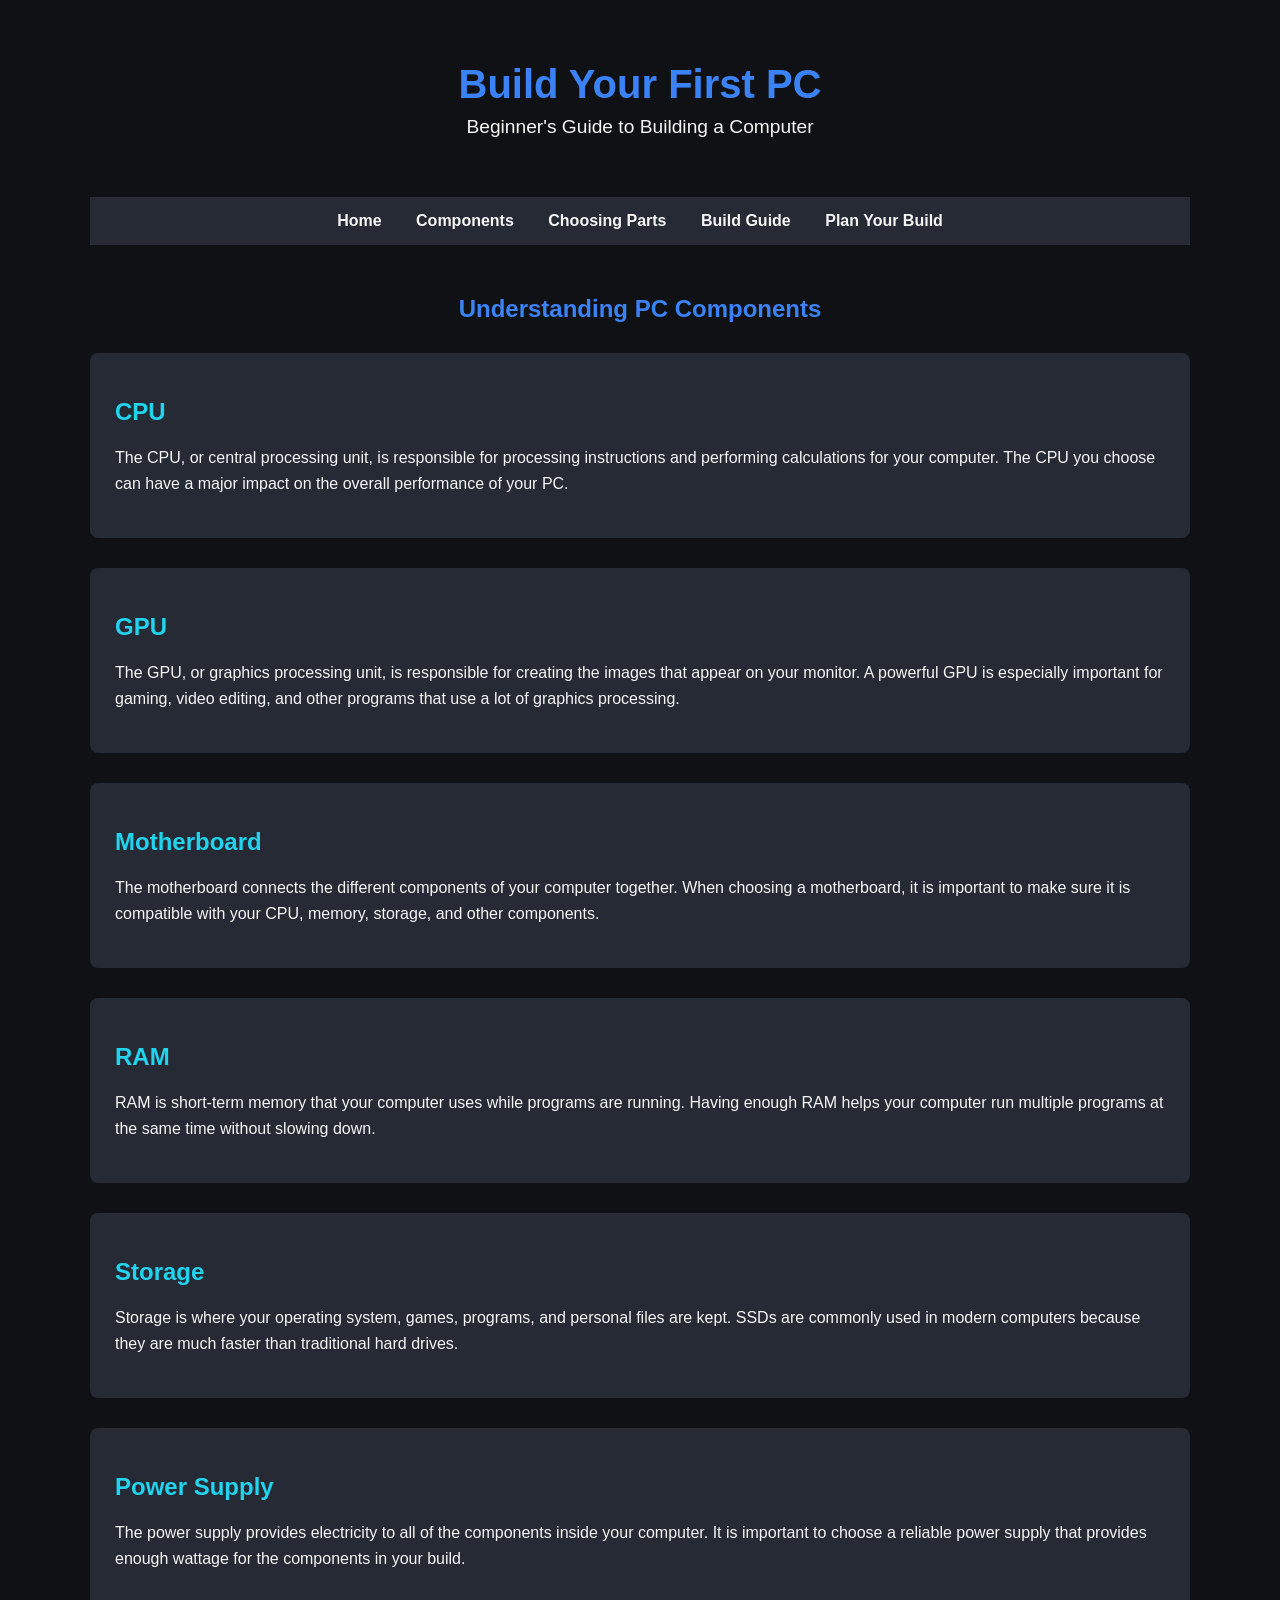
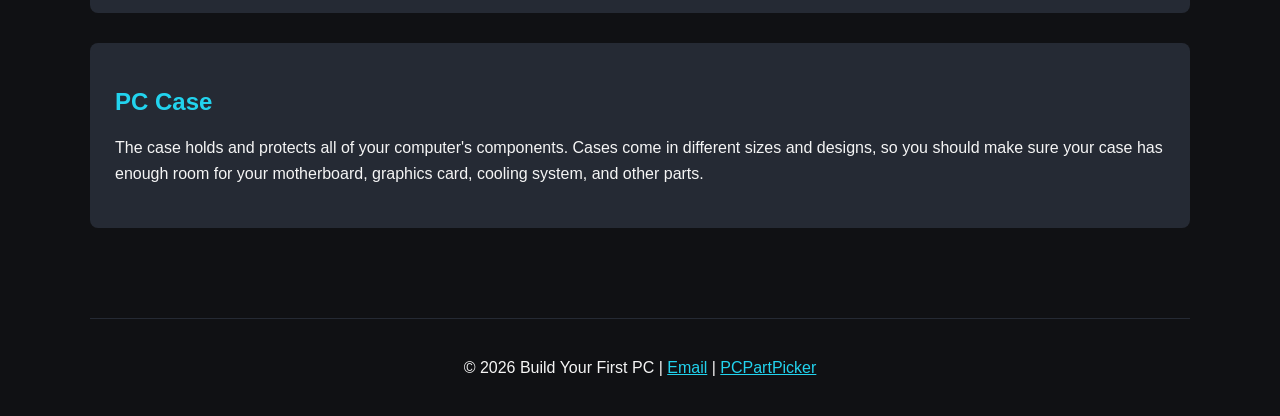
==== components.html @ d54ad0ca "Add files via upload" ====
<!DOCTYPE html>
<html lang="en">

<head>
    <meta charset="UTF-8">
    <meta name="description" content="Learn about the main components needed to build a PC">
    <meta name="keywords" content="PC components, CPU, GPU, RAM, storage, power supply">
    <meta name="author" content="Jordan Quill">
    <meta name="viewport" content="width=device-width, initial-scale=1.0">

    <title>PC Components | Build Your First PC</title>

    <link rel="stylesheet" href="style.css">
</head>

<body>

    <div id="wrapper">

        <header>
            <h1>Build Your First PC</h1>
            <p>Beginner's Guide to Building a Computer</p>
        </header>

        <nav>
            <a href="index.html">Home</a>
            <a href="components.html">Components</a>
            <a href="parts.html">Choosing Parts</a>
            <a href="guide.html">Build Guide</a>
            <a href="PlanYourPc.html">Plan Your Build</a>
        </nav>

        <main>

            <h2>Understanding PC Components</h2>

            <section class="getting-started">

                <h2>CPU</h2>

                <p>
                    The CPU, or central processing unit, is responsible for
                    processing instructions and performing calculations for
                    your computer. The CPU you choose can have a major impact
                    on the overall performance of your PC.
                </p>

            </section>

            <section class="getting-started">

                <h2>GPU</h2>

                <p>
                    The GPU, or graphics processing unit, is responsible for
                    creating the images that appear on your monitor. A powerful
                    GPU is especially important for gaming, video editing, and
                    other programs that use a lot of graphics processing.
                </p>

            </section>

            <section class="getting-started">

                <h2>Motherboard</h2>

                <p>
                    The motherboard connects the different components of your
                    computer together. When choosing a motherboard, it is
                    important to make sure it is compatible with your CPU,
                    memory, storage, and other components.
                </p>

            </section>

            <section class="getting-started">

                <h2>RAM</h2>

                <p>
                    RAM is short-term memory that your computer uses while
                    programs are running. Having enough RAM helps your computer
                    run multiple programs at the same time without slowing down.
                </p>

            </section>

            <section class="getting-started">

                <h2>Storage</h2>

                <p>
                    Storage is where your operating system, games, programs, and
                    personal files are kept. SSDs are commonly used in modern
                    computers because they are much faster than traditional
                    hard drives.
                </p>

            </section>

            <section class="getting-started">

                <h2>Power Supply</h2>

                <p>
                    The power supply provides electricity to all of the
                    components inside your computer. It is important to choose
                    a reliable power supply that provides enough wattage for
                    the components in your build.
                </p>

            </section>

            <section class="getting-started">

                <h2>PC Case</h2>

                <p>
                    The case holds and protects all of your computer's
                    components. Cases come in different sizes and designs, so
                    you should make sure your case has enough room for your
                    motherboard, graphics card, cooling system, and other parts.
                </p>

            </section>

        </main>

        <footer>
            <p>
                &copy; 2026 Build Your First PC |
                <a href="mailto:jcquill@asu.edu">Email</a> |
                <a href="https://pcpartpicker.com/">PCPartPicker</a>
            </p>
        </footer>

    </div>

</body>

</html>
---- style.css ----
:root {
    --text: #f5f5f5;
    --background: #101114;
    --primary: #3b82f6;
    --secondary: #252a34;
    --accent: #22d3ee;
}

* {
    box-sizing: border-box;
}

body {
    margin: 0;
    background-color: var(--background);
    color: var(--text);
    font-family: Arial, sans-serif;
}

#wrapper {
    width: 90%;
    max-width: 1100px;
    margin: auto;
}

header {
    text-align: center;
    padding: 35px 20px;
}

header h1 {
    color: var(--primary);
    font-size: 2.5em;
    margin-bottom: 5px;
}

header p {
    margin-top: 0;
    font-size: 1.2em;
}

nav {
    background-color: var(--secondary);
    text-align: center;
    padding: 15px;
}

nav a {
    color: var(--text);
    text-decoration: none;
    margin: 0 15px;
    font-weight: bold;
}

nav a:hover {
    color: var(--accent);
}

main {
    padding: 30px 0;
}

main > h2 {
    text-align: center;
    color: var(--primary);
}

.intro {
    display: flex;
    gap: 30px;
    align-items: center;
    margin: 40px 0;
}

.image-area {
    width: 45%;
}

.image-area img {
    width: 100%;
    max-height: 500px;
    object-fit: cover;
    border-radius: 8px;
}

.intro-text {
    width: 55%;
}

.intro-text h2 {
    color: var(--accent);
}

.getting-started {
    background-color: var(--secondary);
    padding: 25px;
    margin: 30px 0;
    border-radius: 8px;
}

.getting-started h2 {
    color: var(--accent);
}

p {
    line-height: 1.6;
}

footer {
    text-align: center;
    border-top: 1px solid var(--secondary);
    padding: 20px;
    margin-top: 30px;
}

footer a {
    color: var(--accent);
}

.parts-table {
    background-color: var(--secondary);
    padding: 25px;
    margin: 30px 0;
    border-radius: 8px;
}

.parts-table h2 {
    color: var(--accent);
}

table {
    width: 100%;
    border-collapse: collapse;
    margin-top: 20px;
}

th {
    background-color: var(--primary);
    color: var(--text);
    padding: 12px;
    text-align: left;
}

td {
    padding: 12px;
    border: 1px solid #555;
}

tr:nth-child(even) {
    background-color: #1b1e24;
}
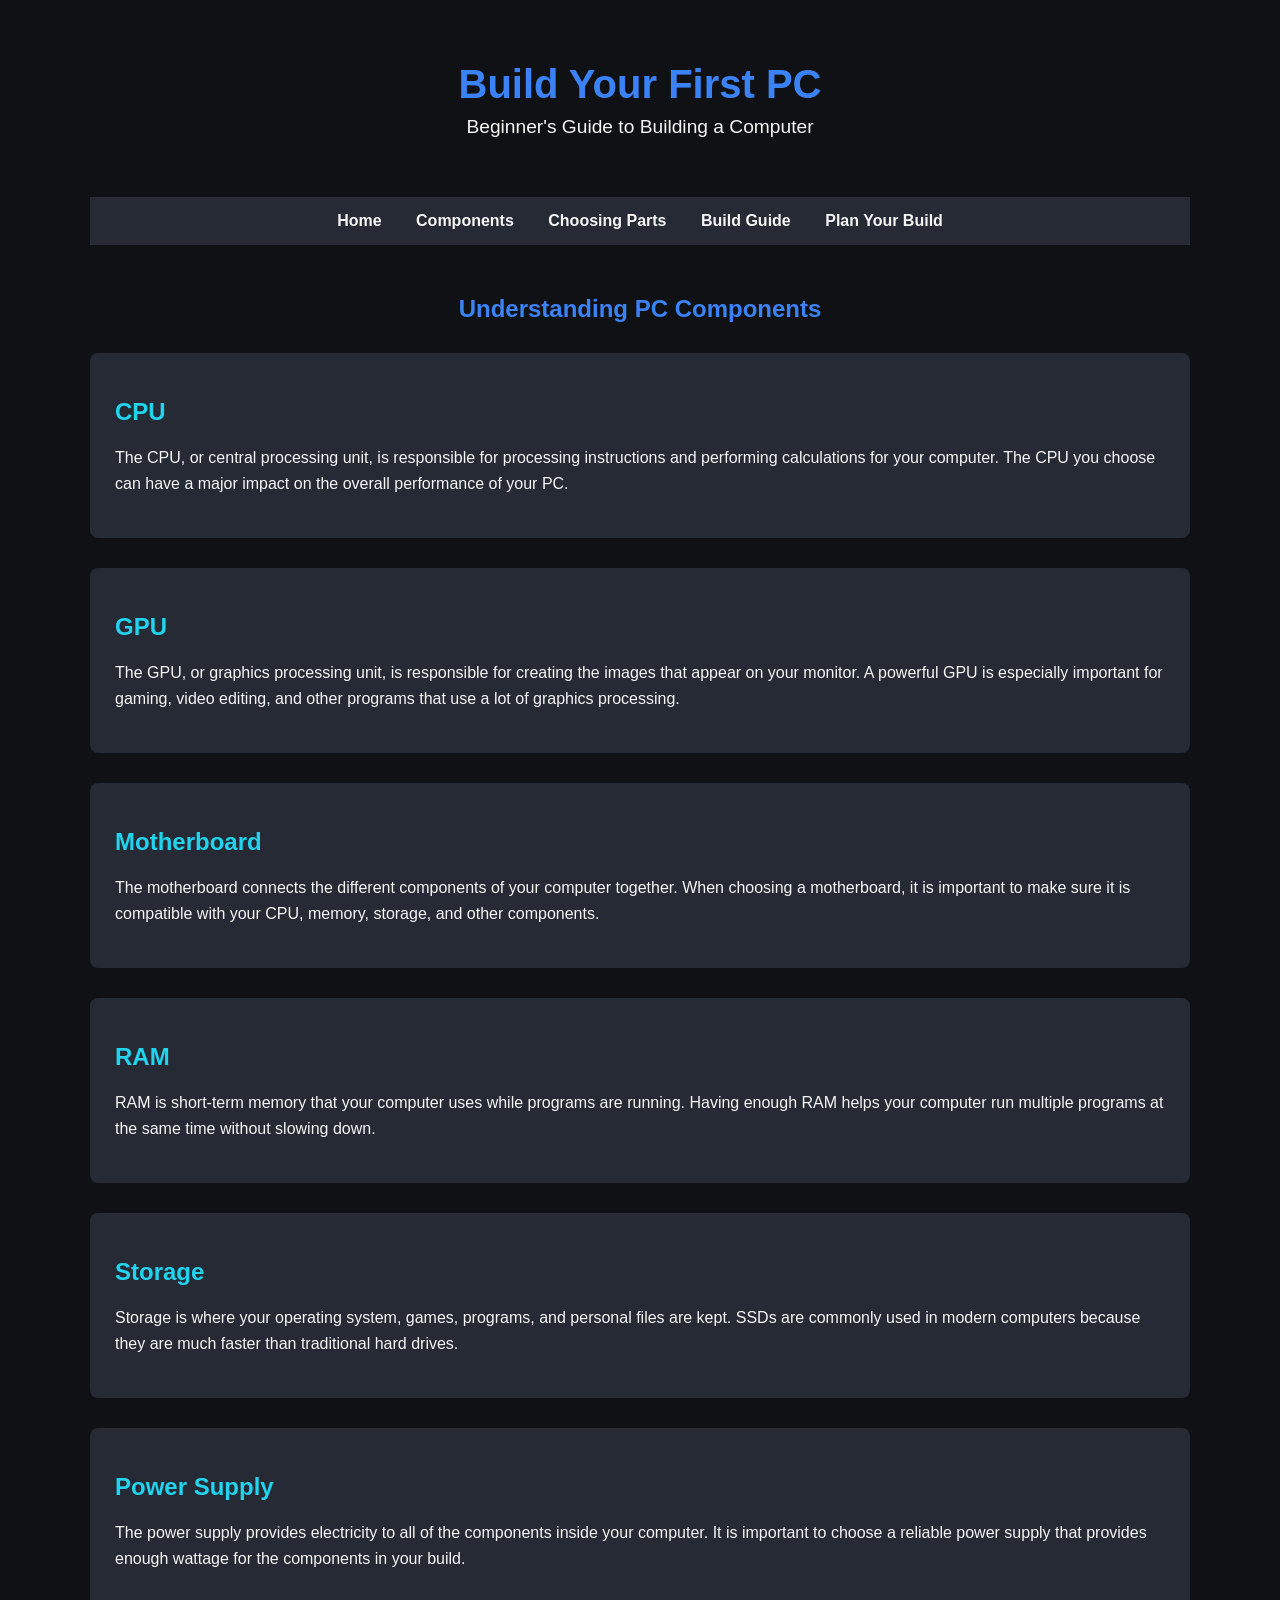
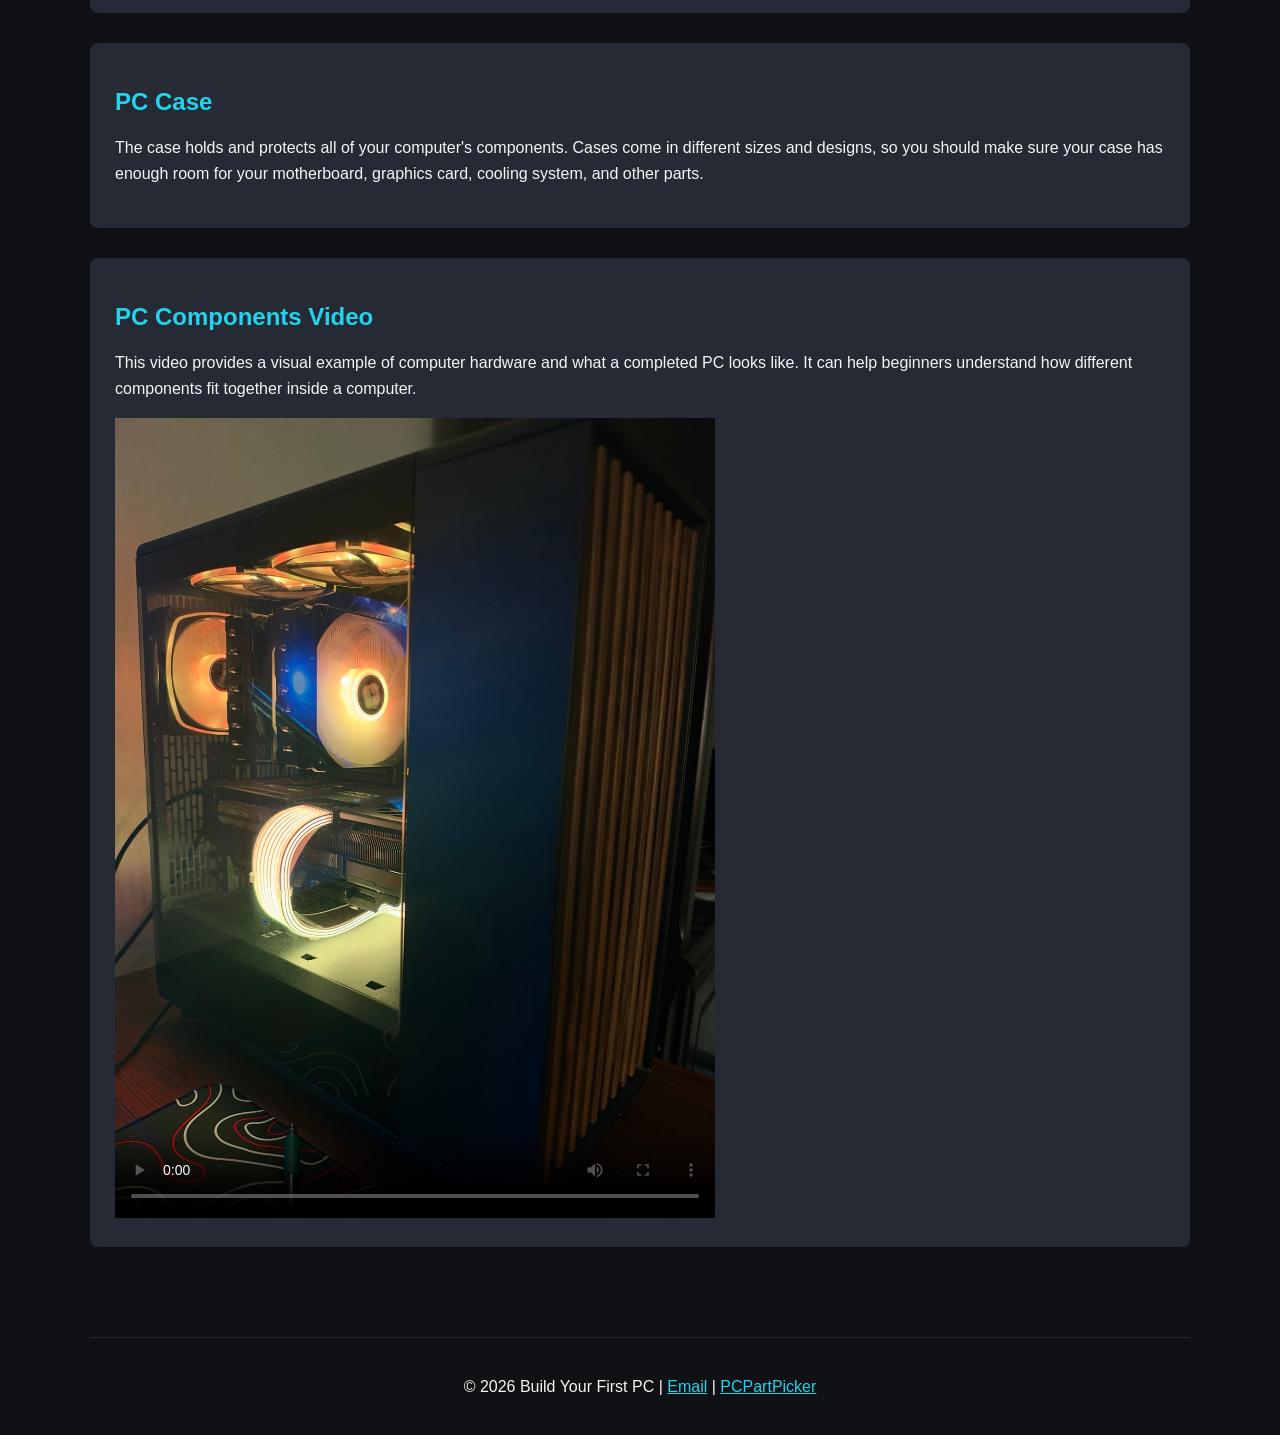
==== commit 03a9dfd5: "Add files via upload" ====
--- a/components.html
+++ b/components.html
@@ -1,3 +1,4 @@
+
 <!DOCTYPE html>
 <html lang="en">
 
@@ -35,93 +36,88 @@
             <h2>Understanding PC Components</h2>
 
             <section class="getting-started">
-
                 <h2>CPU</h2>
-
                 <p>
                     The CPU, or central processing unit, is responsible for
                     processing instructions and performing calculations for
                     your computer. The CPU you choose can have a major impact
                     on the overall performance of your PC.
                 </p>
-
             </section>
 
             <section class="getting-started">
-
                 <h2>GPU</h2>
-
                 <p>
                     The GPU, or graphics processing unit, is responsible for
                     creating the images that appear on your monitor. A powerful
                     GPU is especially important for gaming, video editing, and
                     other programs that use a lot of graphics processing.
                 </p>
-
             </section>
 
             <section class="getting-started">
-
                 <h2>Motherboard</h2>
-
                 <p>
                     The motherboard connects the different components of your
                     computer together. When choosing a motherboard, it is
                     important to make sure it is compatible with your CPU,
                     memory, storage, and other components.
                 </p>
-
             </section>
 
             <section class="getting-started">
-
                 <h2>RAM</h2>
-
                 <p>
                     RAM is short-term memory that your computer uses while
                     programs are running. Having enough RAM helps your computer
                     run multiple programs at the same time without slowing down.
                 </p>
-
             </section>
 
             <section class="getting-started">
-
                 <h2>Storage</h2>
-
                 <p>
                     Storage is where your operating system, games, programs, and
                     personal files are kept. SSDs are commonly used in modern
                     computers because they are much faster than traditional
                     hard drives.
                 </p>
-
             </section>
 
             <section class="getting-started">
-
                 <h2>Power Supply</h2>
-
                 <p>
                     The power supply provides electricity to all of the
                     components inside your computer. It is important to choose
                     a reliable power supply that provides enough wattage for
                     the components in your build.
                 </p>
-
             </section>
 
             <section class="getting-started">
-
                 <h2>PC Case</h2>
-
                 <p>
                     The case holds and protects all of your computer's
                     components. Cases come in different sizes and designs, so
                     you should make sure your case has enough room for your
                     motherboard, graphics card, cooling system, and other parts.
                 </p>
+            </section>
 
+            <section class="getting-started">
+                <h2>PC Components Video</h2>
+
+                <p>
+                    This video provides a visual example of computer hardware
+                    and what a completed PC looks like. It can help beginners
+                    understand how different components fit together inside
+                    a computer.
+                </p>
+
+                <video controls width="600" poster="mypc.jpg">
+                    <source src="pc-video.mp4" type="video/mp4">
+                    Your browser does not support HTML5 video.
+                </video>
             </section>
 
         </main>
@@ -138,4 +134,4 @@
 
 </body>
 
-</html>+</html>
